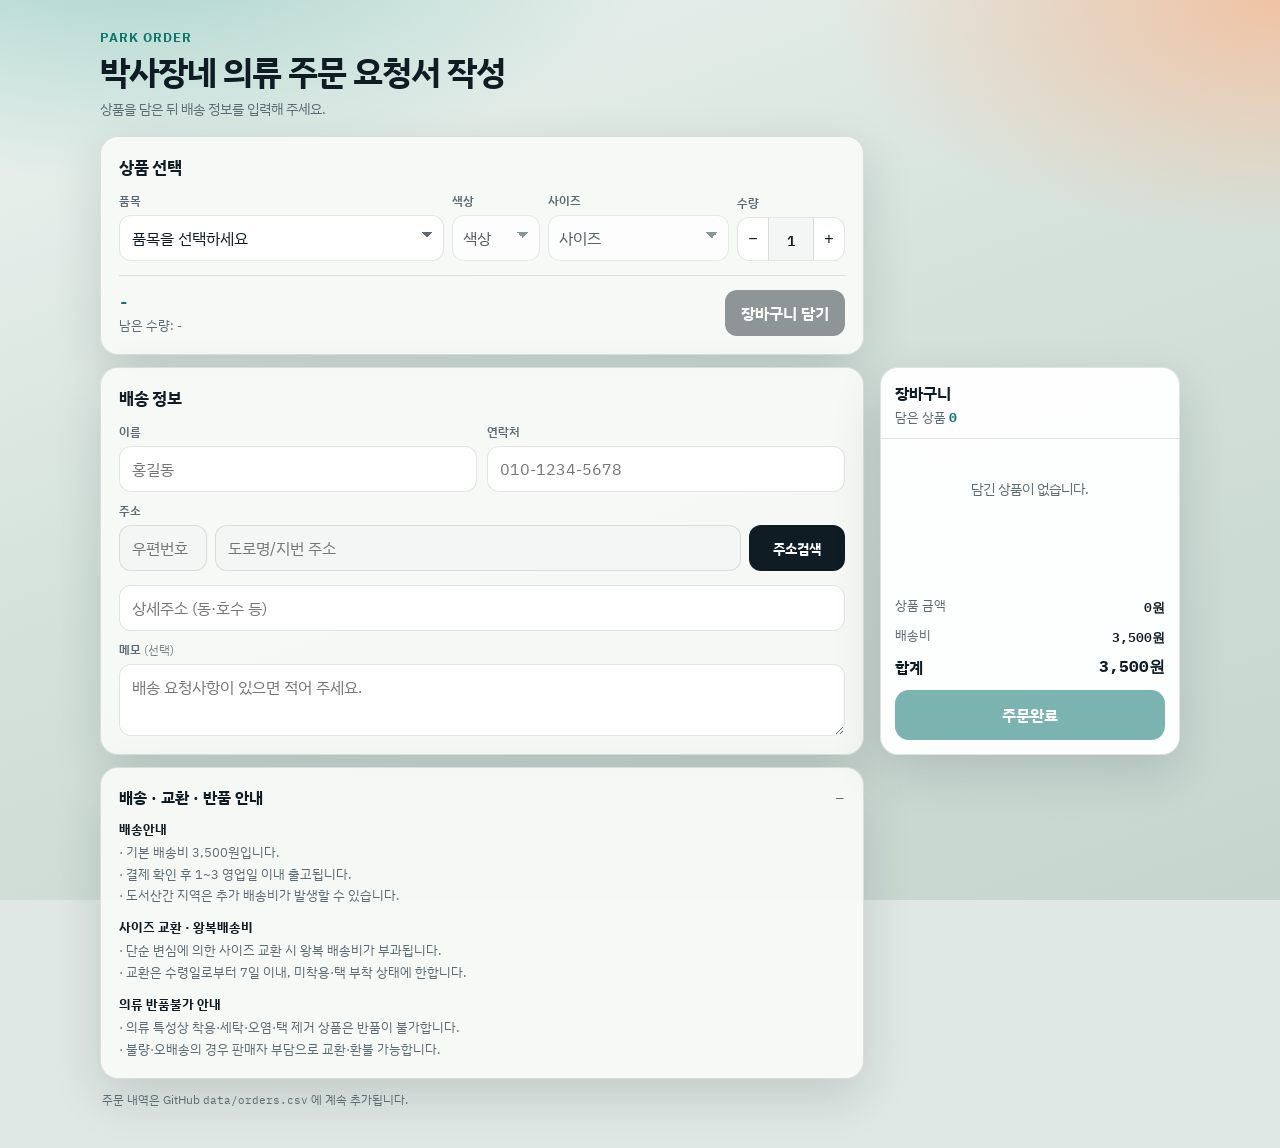
==== docs/index.html @ 9f36b4c2 "Store orders in a single appending CSV file." ====
<!DOCTYPE html>
<html lang="ko">
<head>
  <meta charset="UTF-8" />
  <meta name="viewport" content="width=device-width, initial-scale=1" />
  <meta http-equiv="Cache-Control" content="no-cache, no-store, must-revalidate" />
  <meta http-equiv="Pragma" content="no-cache" />
  <title>Park Order · 박사장네 의류 주문 요청서</title>
  <link rel="preconnect" href="https://fonts.googleapis.com" />
  <link rel="preconnect" href="https://fonts.gstatic.com" crossorigin />
  <link href="https://fonts.googleapis.com/css2?family=IBM+Plex+Sans+KR:wght@400;500;600;700&family=IBM+Plex+Mono:wght@500&display=swap" rel="stylesheet" />
  <link rel="stylesheet" href="./style.css?v=8" />
</head>
<body>
  <div class="bg"></div>
  <div class="layout" id="layout">
    <main class="shell">
      <header class="top">
        <div>
          <p class="brand">Park Order</p>
          <h1>박사장네 의류 주문 요청서 작성</h1>
          <p class="sub">상품을 담은 뒤 배송 정보를 입력해 주세요.</p>
        </div>
      </header>

      <form id="orderForm" novalidate>
        <section class="card">
          <div class="section-head compact">
            <h2>상품 선택</h2>
          </div>

          <div class="select-grid">
            <label class="field field-product">
              <span>품목</span>
              <select id="productSelect" required>
                <option value="">품목을 선택하세요</option>
              </select>
            </label>
            <label class="field field-color">
              <span>색상</span>
              <select id="colorSelect" required disabled>
                <option value="">색상</option>
              </select>
            </label>
            <label class="field field-size">
              <span>사이즈</span>
              <select id="sizeSelect" required disabled>
                <option value="">사이즈</option>
              </select>
            </label>
            <label class="field field-qty">
              <span>수량</span>
              <div class="qty">
                <button type="button" id="qtyMinus" aria-label="수량 감소">−</button>
                <input type="number" id="quantity" min="1" value="1" readonly />
                <button type="button" id="qtyPlus" aria-label="수량 증가">+</button>
              </div>
            </label>
          </div>

          <div class="pick-bar">
            <div class="pick-meta">
              <img id="previewImage" alt="" hidden />
              <div>
                <p class="pick-price" id="pickPrice">-</p>
                <p class="stock-line" id="stockLine">남은 수량: -</p>
              </div>
            </div>
            <button type="button" class="add-btn" id="addCartBtn">장바구니 담기</button>
          </div>
        </section>

        <section class="card" id="shippingCard">
          <div class="section-head compact">
            <h2>배송 정보</h2>
          </div>
          <div class="fields">
            <label class="field">
              <span>이름</span>
              <input id="name" name="name" type="text" autocomplete="name" placeholder="홍길동" required />
            </label>
            <label class="field">
              <span>연락처</span>
              <input id="phone" name="phone" type="tel" autocomplete="tel" inputmode="tel" placeholder="010-1234-5678" required />
            </label>
            <div class="field full">
              <span>주소</span>
              <div class="addr-row">
                <input id="zonecode" name="zonecode" type="text" readonly placeholder="우편번호" />
                <input id="addressBase" name="addressBase" type="text" readonly placeholder="도로명/지번 주소" required />
                <button type="button" class="addr-search-btn" id="addrSearchBtn">주소검색</button>
              </div>
              <div id="postcodeLayer" class="postcode-layer" hidden>
                <div class="postcode-layer-bar">
                  <span>주소 검색</span>
                  <button type="button" id="postcodeCloseBtn" aria-label="닫기">닫기</button>
                </div>
                <div id="postcodeEmbed"></div>
              </div>
              <input id="addressDetail" name="addressDetail" type="text" placeholder="상세주소 (동·호수 등)" autocomplete="address-line2" />
            </div>
            <label class="field full">
              <span>메모 <em>(선택)</em></span>
              <textarea id="memo" name="memo" rows="2" placeholder="배송 요청사항이 있으면 적어 주세요."></textarea>
            </label>
          </div>
        </section>

        <section class="card notices">
          <details id="noticeDetails" open>
            <summary>배송 · 교환 · 반품 안내</summary>
            <div class="notice-block">
              <h3>배송안내</h3>
              <p id="noticeShipping"></p>
              <h3>사이즈 교환 · 왕복배송비</h3>
              <p id="noticeExchange"></p>
              <h3>의류 반품불가 안내</h3>
              <p id="noticeReturn"></p>
            </div>
          </details>
        </section>

        <p class="form-error" id="formError" hidden></p>
      </form>

      <p class="foot muted">주문 내역은 GitHub <code>data/orders.csv</code> 에 계속 추가됩니다.</p>
    </main>

    <div class="cart-anchor" id="cartAnchor" aria-hidden="true"></div>
  </div>

  <aside class="cart-side" id="cartSide" aria-label="장바구니">
    <div class="cart-head">
      <div>
        <p class="cart-title">장바구니</p>
        <p class="cart-count-line">담은 상품 <strong id="cartCount">0</strong></p>
      </div>
    </div>
    <div class="cart-panel" id="cartPanel">
      <div class="cart-items" id="cartItems">
        <p class="cart-empty">담긴 상품이 없습니다.</p>
      </div>
      <dl class="summary">
        <div class="row">
          <dt>상품 금액</dt>
          <dd id="itemTotal">0원</dd>
        </div>
        <div class="row">
          <dt>배송비</dt>
          <dd id="shippingFee">3,500원</dd>
        </div>
        <div class="row total">
          <dt>합계</dt>
          <dd id="grandTotal">3,500원</dd>
        </div>
      </dl>
      <button type="submit" form="orderForm" class="submit" id="submitBtn">주문완료</button>
    </div>
  </aside>

  <div class="toast" id="toast" hidden role="status" aria-live="polite">
    <div class="toast-card">
      <p class="toast-title">주문이 정상적으로 완료 되었습니다.</p>
      <p class="toast-body" id="toastBody">판매자가 연락 드리겠습니다.</p>
      <button type="button" id="toastClose">확인</button>
    </div>
  </div>

  <script src="https://t1.daumcdn.net/mapjsapi/bundle/postcode/prod/postcode.v2.js"></script>
  <script src="./config.js?v=8"></script>
  <script src="./app.js?v=8"></script>
</body>
</html>
---- docs/style.css ----
:root {
  --ink: #0f1c24;
  --muted: #5c6b73;
  --accent: #0f766e;
  --accent-soft: #d7efe9;
  --line: rgba(15, 28, 36, 0.12);
  --panel: rgba(248, 250, 247, 0.94);
  --shadow: 0 18px 50px rgba(15, 28, 36, 0.14);
  --danger: #b42318;
  --cart-w: 300px;
  font-family: "IBM Plex Sans KR", sans-serif;
}

* { box-sizing: border-box; }

body {
  margin: 0;
  min-height: 100vh;
  color: var(--ink);
  background: #dfe8e4;
}

.bg {
  position: fixed;
  inset: 0;
  z-index: -1;
  background:
    radial-gradient(1000px 500px at 10% -10%, #9fd0c6 0%, transparent 55%),
    radial-gradient(900px 480px at 100% 0%, #f0c3a4 0%, transparent 50%),
    linear-gradient(160deg, #edf3f0 0%, #d5e2dc 45%, #c7d5cf 100%);
}

.layout {
  width: min(1080px, calc(100% - 32px));
  margin: 0 auto;
  padding: 28px 0 40px;
  display: grid;
  grid-template-columns: minmax(0, 1fr) var(--cart-w);
  gap: 16px;
  align-items: start;
  transition: grid-template-columns 0.25s ease;
}


.shell {
  min-width: 0;
}

.top {
  display: flex;
  justify-content: space-between;
  gap: 16px;
  align-items: flex-start;
  margin-bottom: 18px;
}

.top > div { min-width: 0; }

.brand {
  margin: 0 0 6px;
  font-size: 13px;
  letter-spacing: 0.08em;
  text-transform: uppercase;
  color: var(--accent);
  font-weight: 700;
}

h1 {
  margin: 0;
  font-size: clamp(26px, 4vw, 34px);
  line-height: 1.15;
  letter-spacing: -0.03em;
}

.sub {
  margin: 8px 0 0;
  color: var(--muted);
  font-size: 14px;
}

.card {
  background: var(--panel);
  border: 1px solid var(--line);
  border-radius: 18px;
  box-shadow: var(--shadow);
  padding: 18px;
  margin-bottom: 12px;
}

.section-head.compact { margin-bottom: 14px; }

.section-head h2 {
  margin: 0;
  font-size: 17px;
  letter-spacing: -0.02em;
}

.select-grid {
  display: grid;
  grid-template-columns: minmax(0, 1.8fr) 88px minmax(110px, 1fr) 108px;
  gap: 8px;
  align-items: end;
}

.fields {
  display: grid;
  grid-template-columns: repeat(2, minmax(0, 1fr));
  gap: 10px;
}

.field {
  display: grid;
  gap: 6px;
  min-width: 0;
}

.field.full { grid-column: 1 / -1; }

.field span {
  font-size: 12px;
  font-weight: 600;
  color: var(--muted);
}

.field em {
  font-style: normal;
  font-weight: 400;
  opacity: 0.8;
}

.field input,
.field select,
.field textarea {
  width: 100%;
  border: 1px solid var(--line);
  border-radius: 12px;
  padding: 11px 12px;
  font: inherit;
  background: #fff;
  color: var(--ink);
  outline: none;
}

.field-color select,
.field-size select {
  padding-left: 10px;
  padding-right: 28px;
}

.field select {
  appearance: none;
  background-image:
    linear-gradient(45deg, transparent 50%, var(--muted) 50%),
    linear-gradient(135deg, var(--muted) 50%, transparent 50%);
  background-position:
    calc(100% - 16px) calc(50% - 3px),
    calc(100% - 10px) calc(50% - 3px);
  background-size: 6px 6px, 6px 6px;
  background-repeat: no-repeat;
  padding-right: 30px;
}

.field input:focus,
.field select:focus,
.field textarea:focus {
  border-color: var(--accent);
  box-shadow: 0 0 0 3px rgba(15, 118, 110, 0.12);
}

.field textarea {
  resize: vertical;
  min-height: 72px;
}

.field > span {
  display: block;
  margin-bottom: 0;
}

.addr-row {
  display: grid;
  grid-template-columns: 88px minmax(0, 1fr) 96px;
  gap: 8px;
}

.addr-row + .postcode-layer {
  margin-top: 8px;
}

.postcode-layer + #addressDetail,
.addr-row + #addressDetail {
  margin-top: 8px;
}

.addr-search-btn {
  border: 0;
  border-radius: 12px;
  background: var(--ink);
  color: #fff;
  font: inherit;
  font-size: 14px;
  font-weight: 700;
  cursor: pointer;
  padding: 0 10px;
  white-space: nowrap;
}

@media (max-width: 640px) {
  .addr-row {
    grid-template-columns: 80px minmax(0, 1fr);
  }
  .addr-search-btn {
    grid-column: 1 / -1;
    height: 42px;
  }
}

.field input[readonly] {
  background: #f3f6f4;
  color: var(--ink);
}

.postcode-layer {
  border: 1px solid var(--line);
  border-radius: 14px;
  overflow: hidden;
  background: #fff;
}

.postcode-layer[hidden] { display: none; }

.postcode-layer-bar {
  display: flex;
  justify-content: space-between;
  align-items: center;
  padding: 10px 12px;
  border-bottom: 1px solid var(--line);
  font-size: 13px;
  font-weight: 700;
}

.postcode-layer-bar button {
  border: 1px solid var(--line);
  background: #fff;
  border-radius: 999px;
  padding: 5px 10px;
  font: inherit;
  font-size: 12px;
  font-weight: 600;
  cursor: pointer;
}

#postcodeEmbed {
  width: 100%;
  height: 360px;
}

.qty {
  display: inline-flex;
  align-items: center;
  width: 100%;
  border: 1px solid var(--line);
  border-radius: 12px;
  overflow: hidden;
  background: #fff;
}

.qty button {
  width: 30px;
  height: 42px;
  border: 0;
  background: transparent;
  font-size: 16px;
  cursor: pointer;
  color: var(--ink);
  flex: none;
}

.qty input {
  flex: 1;
  width: 28px;
  min-width: 0;
  height: 42px;
  border: 0;
  border-left: 1px solid var(--line);
  border-right: 1px solid var(--line);
  border-radius: 0;
  text-align: center;
  font-family: "IBM Plex Mono", monospace;
  font-weight: 600;
  font-size: 14px;
  padding: 0;
  box-shadow: none;
  appearance: textfield;
  -moz-appearance: textfield;
}

.qty input::-webkit-outer-spin-button,
.qty input::-webkit-inner-spin-button {
  -webkit-appearance: none;
  margin: 0;
  display: none;
}

.pick-bar {
  display: flex;
  justify-content: space-between;
  align-items: center;
  gap: 12px;
  margin-top: 14px;
  padding-top: 14px;
  border-top: 1px solid var(--line);
}

.pick-meta {
  display: flex;
  align-items: center;
  gap: 10px;
  min-width: 0;
}

.pick-meta img {
  width: 48px;
  height: 48px;
  border-radius: 10px;
  object-fit: cover;
  background: #eef3f1;
}

.pick-price {
  margin: 0;
  font-family: "IBM Plex Mono", monospace;
  font-weight: 700;
  color: var(--accent);
}

.stock-line {
  margin: 4px 0 0;
  font-size: 13px;
  color: var(--muted);
}

.stock-line.low { color: #b54708; font-weight: 600; }
.stock-line.empty { color: var(--danger); font-weight: 600; }

.add-btn {
  flex: none;
  border: 0;
  border-radius: 12px;
  padding: 12px 16px;
  background: var(--ink);
  color: #fff;
  font: inherit;
  font-weight: 700;
  cursor: pointer;
}

.add-btn:disabled {
  opacity: 0.45;
  cursor: not-allowed;
}

.notices summary {
  cursor: pointer;
  font-weight: 700;
  list-style: none;
}

.notices summary::-webkit-details-marker { display: none; }

.notices summary::after {
  content: "+";
  float: right;
  color: var(--muted);
  font-weight: 500;
}

.notices details[open] summary::after { content: "−"; }

.notice-block { margin-top: 12px; }

.notice-block h3 {
  margin: 12px 0 4px;
  font-size: 13px;
}

.notice-block h3:first-child { margin-top: 0; }

.notice-block p {
  margin: 0;
  color: var(--muted);
  font-size: 13px;
  line-height: 1.65;
  white-space: pre-line;
}

.form-error {
  margin: 0 0 12px;
  color: var(--danger);
  font-size: 14px;
  font-weight: 600;
}

.foot {
  margin: 4px 2px 0;
  font-size: 12px;
}

.muted { color: var(--muted); }

.foot code {
  font-family: "IBM Plex Mono", monospace;
  font-size: 11px;
}

.cart-anchor {
  width: 100%;
  min-height: 1px;
  pointer-events: none;
}

.cart-side {
  position: fixed;
  z-index: 30;
  width: var(--cart-w);
  background: rgba(255, 255, 255, 0.96);
  border: 1px solid var(--line);
  border-radius: 18px;
  box-shadow: var(--shadow);
  backdrop-filter: blur(10px);
  overflow: hidden;
  display: flex;
  flex-direction: column;
}

.cart-head {
  display: flex;
  justify-content: space-between;
  align-items: flex-start;
  gap: 10px;
  padding: 14px 14px 12px;
  border-bottom: 1px solid var(--line);
}

.cart-title {
  margin: 0;
  font-size: 16px;
  font-weight: 700;
}

.cart-count-line {
  margin: 4px 0 0;
  font-size: 13px;
  color: var(--muted);
}

.cart-count-line strong {
  color: var(--accent);
  font-family: "IBM Plex Mono", monospace;
}

.cart-panel {
  padding: 12px 14px 14px;
  display: flex;
  flex-direction: column;
  flex: 1;
  min-height: 0;
  overflow: hidden;
}

.cart-items {
  flex: 1;
  min-height: 0;
  overflow: auto;
  margin-bottom: 10px;
}

.cart-empty {
  margin: 0;
  padding: 28px 0;
  text-align: center;
  color: var(--muted);
  font-size: 14px;
}

.cart-row {
  display: grid;
  grid-template-columns: 44px 1fr auto;
  gap: 10px;
  align-items: center;
  padding: 8px 0;
  border-bottom: 1px solid var(--line);
}

.cart-row:last-child { border-bottom: 0; }

.cart-row img {
  width: 44px;
  height: 44px;
  border-radius: 9px;
  object-fit: cover;
  background: #eef3f1;
}

.cart-row .title {
  margin: 0;
  font-size: 13px;
  font-weight: 700;
}

.cart-row .meta {
  margin: 3px 0 0;
  font-size: 12px;
  color: var(--muted);
}

.cart-row .right { text-align: right; }

.cart-row .price {
  margin: 0;
  font-family: "IBM Plex Mono", monospace;
  font-size: 12px;
  font-weight: 600;
}

.cart-row .remove {
  margin-top: 4px;
  border: 0;
  background: transparent;
  color: var(--muted);
  font: inherit;
  font-size: 12px;
  cursor: pointer;
  text-decoration: underline;
  padding: 0;
}

.summary {
  margin: 0 0 12px;
  display: grid;
  gap: 8px;
}

.summary .row {
  display: flex;
  justify-content: space-between;
  gap: 12px;
}

.summary dt {
  margin: 0;
  color: var(--muted);
  font-size: 13px;
}

.summary dd {
  margin: 0;
  font-family: "IBM Plex Mono", monospace;
  font-weight: 600;
  font-size: 13px;
}

.summary .total dt,
.summary .total dd {
  color: var(--ink);
  font-size: 16px;
  font-weight: 700;
}

.submit {
  width: 100%;
  border: 0;
  border-radius: 14px;
  padding: 14px 18px;
  background: var(--accent);
  color: #fff;
  font: inherit;
  font-size: 16px;
  font-weight: 700;
  cursor: pointer;
}

.submit:disabled {
  opacity: 0.55;
  cursor: not-allowed;
}

.toast {
  position: fixed;
  inset: 0;
  display: grid;
  place-items: center;
  background: rgba(15, 28, 36, 0.42);
  padding: 24px;
  z-index: 50;
}

.toast[hidden] { display: none; }

.toast-card {
  width: min(420px, 100%);
  background: #fff;
  border-radius: 18px;
  box-shadow: var(--shadow);
  padding: 24px;
  text-align: center;
  animation: pop 0.28s ease;
}

@keyframes pop {
  from { opacity: 0; transform: translateY(10px) scale(0.98); }
  to { opacity: 1; transform: none; }
}

.toast-title {
  margin: 0;
  font-size: 22px;
  font-weight: 700;
}

.toast-body {
  margin: 10px 0 18px;
  color: var(--muted);
  font-size: 14px;
  line-height: 1.6;
  white-space: pre-line;
}

.toast-card button {
  border: 0;
  border-radius: 999px;
  padding: 10px 22px;
  background: var(--accent);
  color: #fff;
  font: inherit;
  font-weight: 700;
  cursor: pointer;
}

@media (max-width: 900px) {
  .layout {
    grid-template-columns: 1fr;
    --cart-w: 100%;
  }

  .cart-anchor { display: none; }

  .cart-side {
    position: static !important;
    left: auto !important;
    right: auto !important;
    bottom: auto !important;
    top: auto !important;
    width: min(1080px, calc(100% - 20px)) !important;
    max-height: none;
    margin: 0 auto 20px;
  }

  .select-grid {
    grid-template-columns: 1fr 1fr;
  }

  .field-product { grid-column: 1 / -1; }
  .field-qty { max-width: 140px; }
}

@media (max-width: 640px) {
  .layout { width: calc(100% - 20px); padding-top: 20px; }
  .top { flex-direction: column; }
  .select-grid,
  .fields { grid-template-columns: 1fr; }
  .field-product,
  .field-qty { grid-column: auto; max-width: none; }
  .pick-bar { flex-direction: column; align-items: stretch; }
  .add-btn { width: 100%; }
}
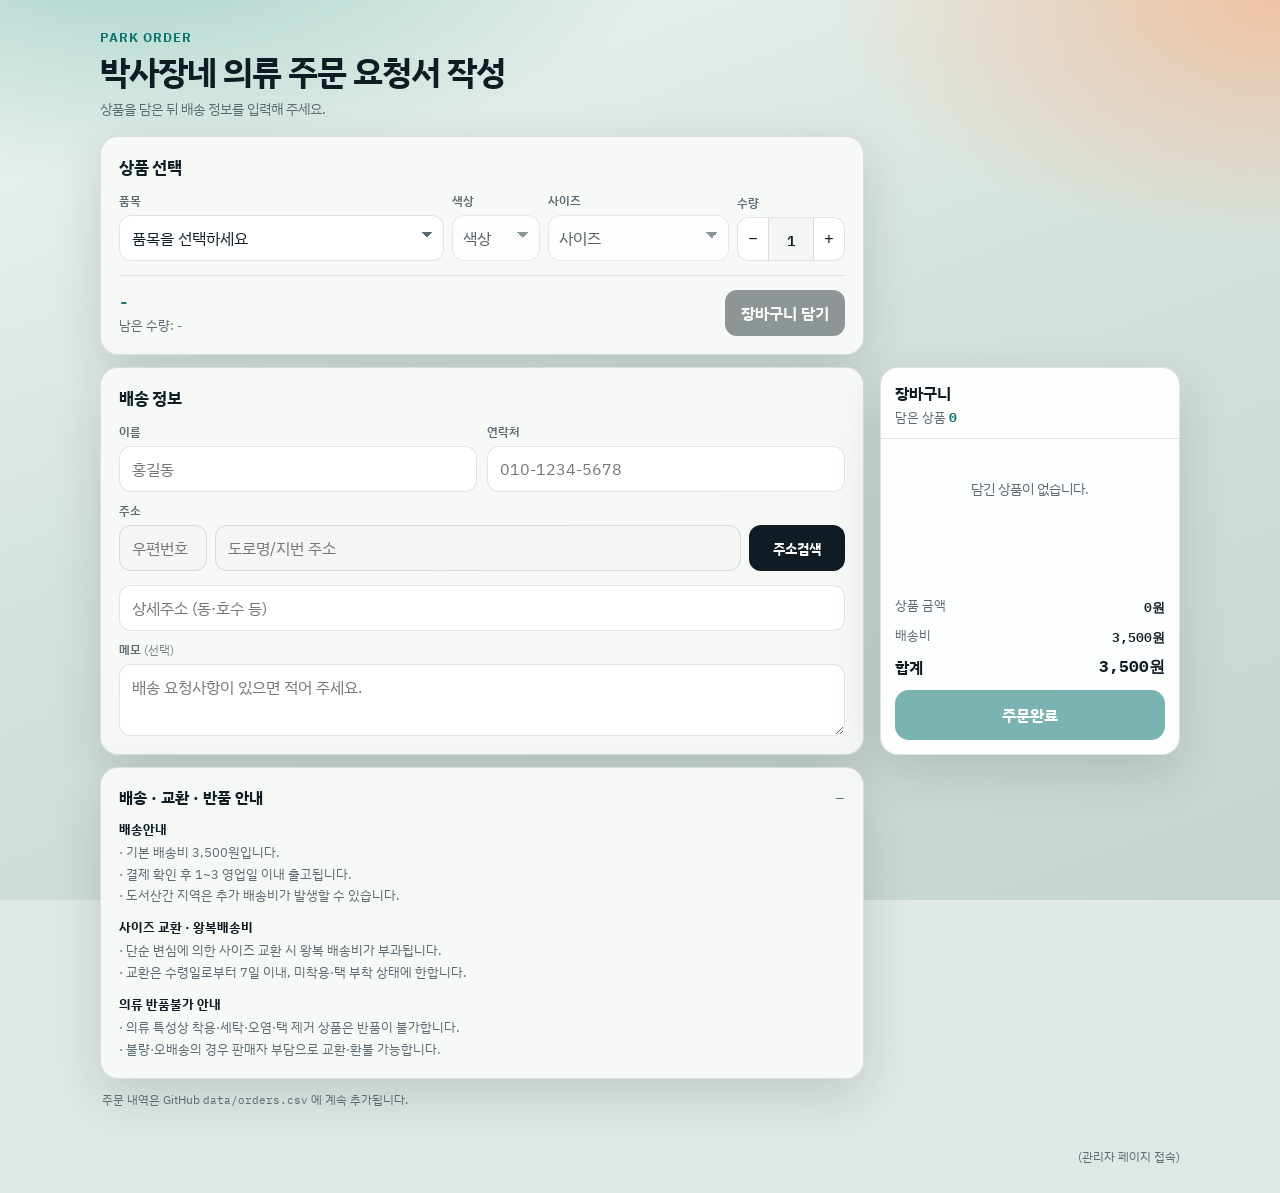
==== commit f2693632: "Add admin console for orders, products, and password. Enable local and GitHub Pages admin with per-p" ====
--- a/docs/index.html
+++ b/docs/index.html
@@ -9,7 +9,7 @@
   <link rel="preconnect" href="https://fonts.googleapis.com" />
   <link rel="preconnect" href="https://fonts.gstatic.com" crossorigin />
   <link href="https://fonts.googleapis.com/css2?family=IBM+Plex+Sans+KR:wght@400;500;600;700&family=IBM+Plex+Mono:wght@500&display=swap" rel="stylesheet" />
-  <link rel="stylesheet" href="./style.css?v=8" />
+  <link rel="stylesheet" href="./style.css?v=9" />
 </head>
 <body>
   <div class="bg"></div>
@@ -166,8 +166,12 @@
     </div>
   </div>
 
+  <footer class="site-footer">
+    <a href="./admin/">(관리자 페이지 접속)</a>
+  </footer>
+
   <script src="https://t1.daumcdn.net/mapjsapi/bundle/postcode/prod/postcode.v2.js"></script>
-  <script src="./config.js?v=8"></script>
-  <script src="./app.js?v=8"></script>
+  <script src="./config.js?v=9"></script>
+  <script src="./app.js?v=9"></script>
 </body>
 </html>
--- a/docs/style.css
+++ b/docs/style.css
@@ -664,6 +664,24 @@
   .field-qty { max-width: 140px; }
 }
 
+.site-footer {
+  width: min(1080px, calc(100% - 32px));
+  margin: 0 auto 28px;
+  display: flex;
+  justify-content: flex-end;
+}
+
+.site-footer a {
+  color: var(--muted);
+  font-size: 12px;
+  text-decoration: none;
+}
+
+.site-footer a:hover {
+  color: var(--accent);
+  text-decoration: underline;
+}
+
 @media (max-width: 640px) {
   .layout { width: calc(100% - 20px); padding-top: 20px; }
   .top { flex-direction: column; }
@@ -673,4 +691,5 @@
   .field-qty { grid-column: auto; max-width: none; }
   .pick-bar { flex-direction: column; align-items: stretch; }
   .add-btn { width: 100%; }
-}
+  .site-footer { width: calc(100% - 20px); }
+}
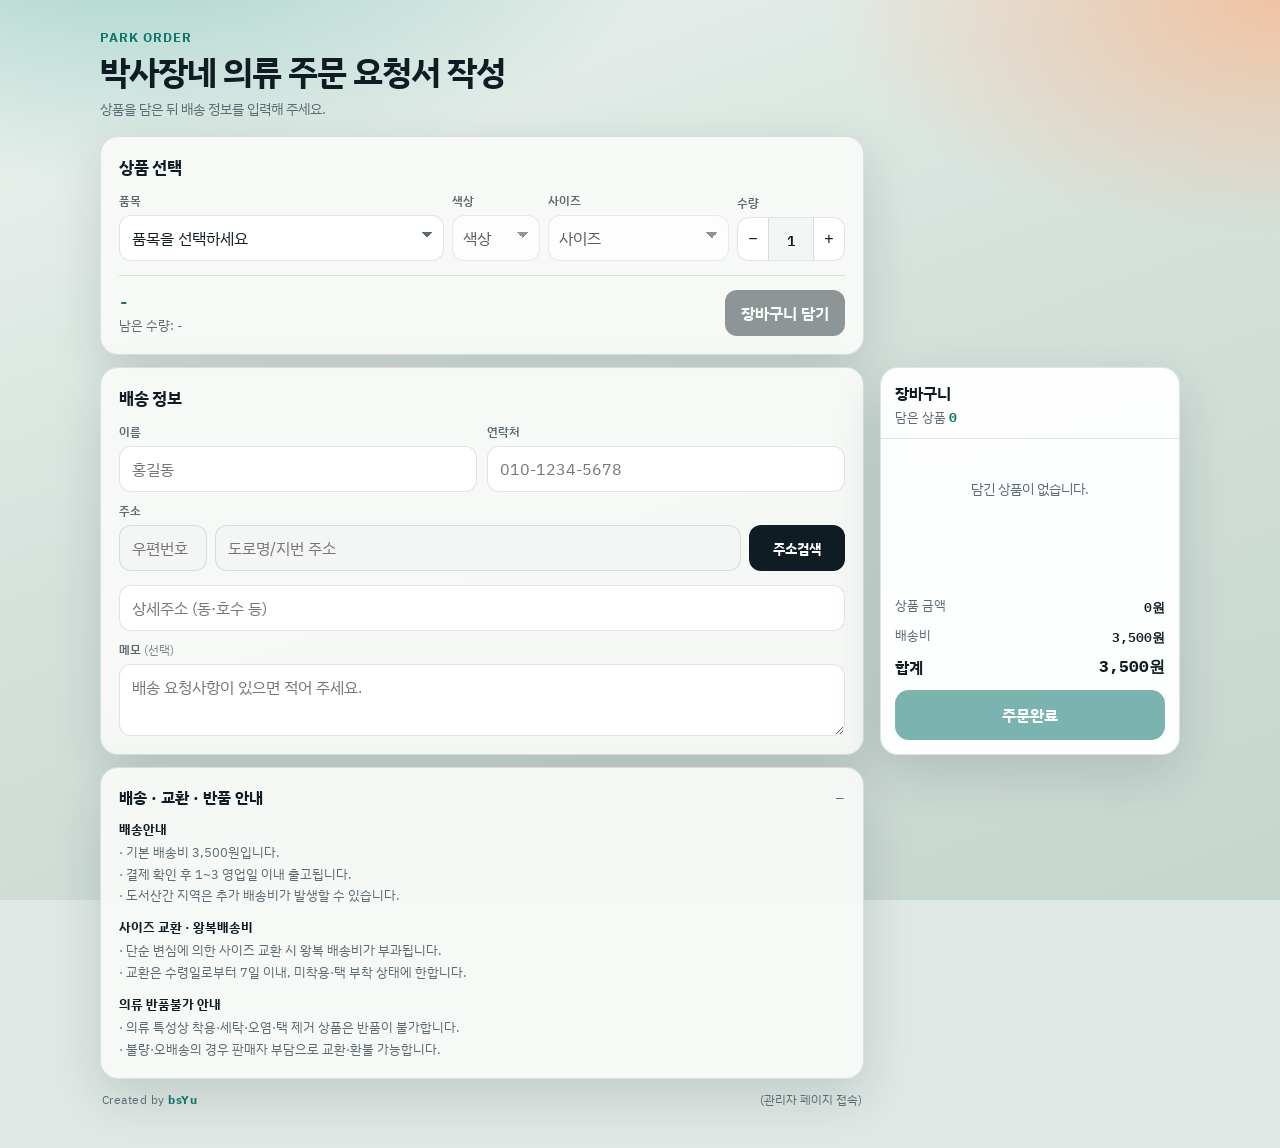
==== commit 8a452ca3: "Move admin link into footer credit row. Replace CSV notice with Created by bsYu and align the admin " ====
--- a/docs/index.html
+++ b/docs/index.html
@@ -9,7 +9,7 @@
   <link rel="preconnect" href="https://fonts.googleapis.com" />
   <link rel="preconnect" href="https://fonts.gstatic.com" crossorigin />
   <link href="https://fonts.googleapis.com/css2?family=IBM+Plex+Sans+KR:wght@400;500;600;700&family=IBM+Plex+Mono:wght@500&display=swap" rel="stylesheet" />
-  <link rel="stylesheet" href="./style.css?v=9" />
+  <link rel="stylesheet" href="./style.css?v=10" />
 </head>
 <body>
   <div class="bg"></div>
@@ -123,7 +123,10 @@
         <p class="form-error" id="formError" hidden></p>
       </form>
 
-      <p class="foot muted">주문 내역은 GitHub <code>data/orders.csv</code> 에 계속 추가됩니다.</p>
+      <p class="foot muted">
+        <span class="credit">Created by <em>bsYu</em></span>
+        <a class="admin-link" href="./admin/">(관리자 페이지 접속)</a>
+      </p>
     </main>
 
     <div class="cart-anchor" id="cartAnchor" aria-hidden="true"></div>
@@ -166,12 +169,8 @@
     </div>
   </div>
 
-  <footer class="site-footer">
-    <a href="./admin/">(관리자 페이지 접속)</a>
-  </footer>
-
   <script src="https://t1.daumcdn.net/mapjsapi/bundle/postcode/prod/postcode.v2.js"></script>
-  <script src="./config.js?v=9"></script>
-  <script src="./app.js?v=9"></script>
+  <script src="./config.js?v=10"></script>
+  <script src="./app.js?v=10"></script>
 </body>
 </html>
--- a/docs/style.css
+++ b/docs/style.css
@@ -404,13 +404,33 @@
 .foot {
   margin: 4px 2px 0;
   font-size: 12px;
+  display: flex;
+  align-items: center;
+  justify-content: space-between;
+  gap: 12px;
 }
 
 .muted { color: var(--muted); }
 
-.foot code {
-  font-family: "IBM Plex Mono", monospace;
-  font-size: 11px;
+.foot .credit {
+  letter-spacing: 0.04em;
+}
+
+.foot .credit em {
+  font-style: normal;
+  font-weight: 700;
+  color: var(--accent);
+}
+
+.foot .admin-link {
+  color: var(--muted);
+  text-decoration: none;
+  white-space: nowrap;
+}
+
+.foot .admin-link:hover {
+  color: var(--accent);
+  text-decoration: underline;
 }
 
 .cart-anchor {
@@ -664,24 +684,6 @@
   .field-qty { max-width: 140px; }
 }
 
-.site-footer {
-  width: min(1080px, calc(100% - 32px));
-  margin: 0 auto 28px;
-  display: flex;
-  justify-content: flex-end;
-}
-
-.site-footer a {
-  color: var(--muted);
-  font-size: 12px;
-  text-decoration: none;
-}
-
-.site-footer a:hover {
-  color: var(--accent);
-  text-decoration: underline;
-}
-
 @media (max-width: 640px) {
   .layout { width: calc(100% - 20px); padding-top: 20px; }
   .top { flex-direction: column; }
@@ -691,5 +693,4 @@
   .field-qty { grid-column: auto; max-width: none; }
   .pick-bar { flex-direction: column; align-items: stretch; }
   .add-btn { width: 100%; }
-  .site-footer { width: calc(100% - 20px); }
-}
+}
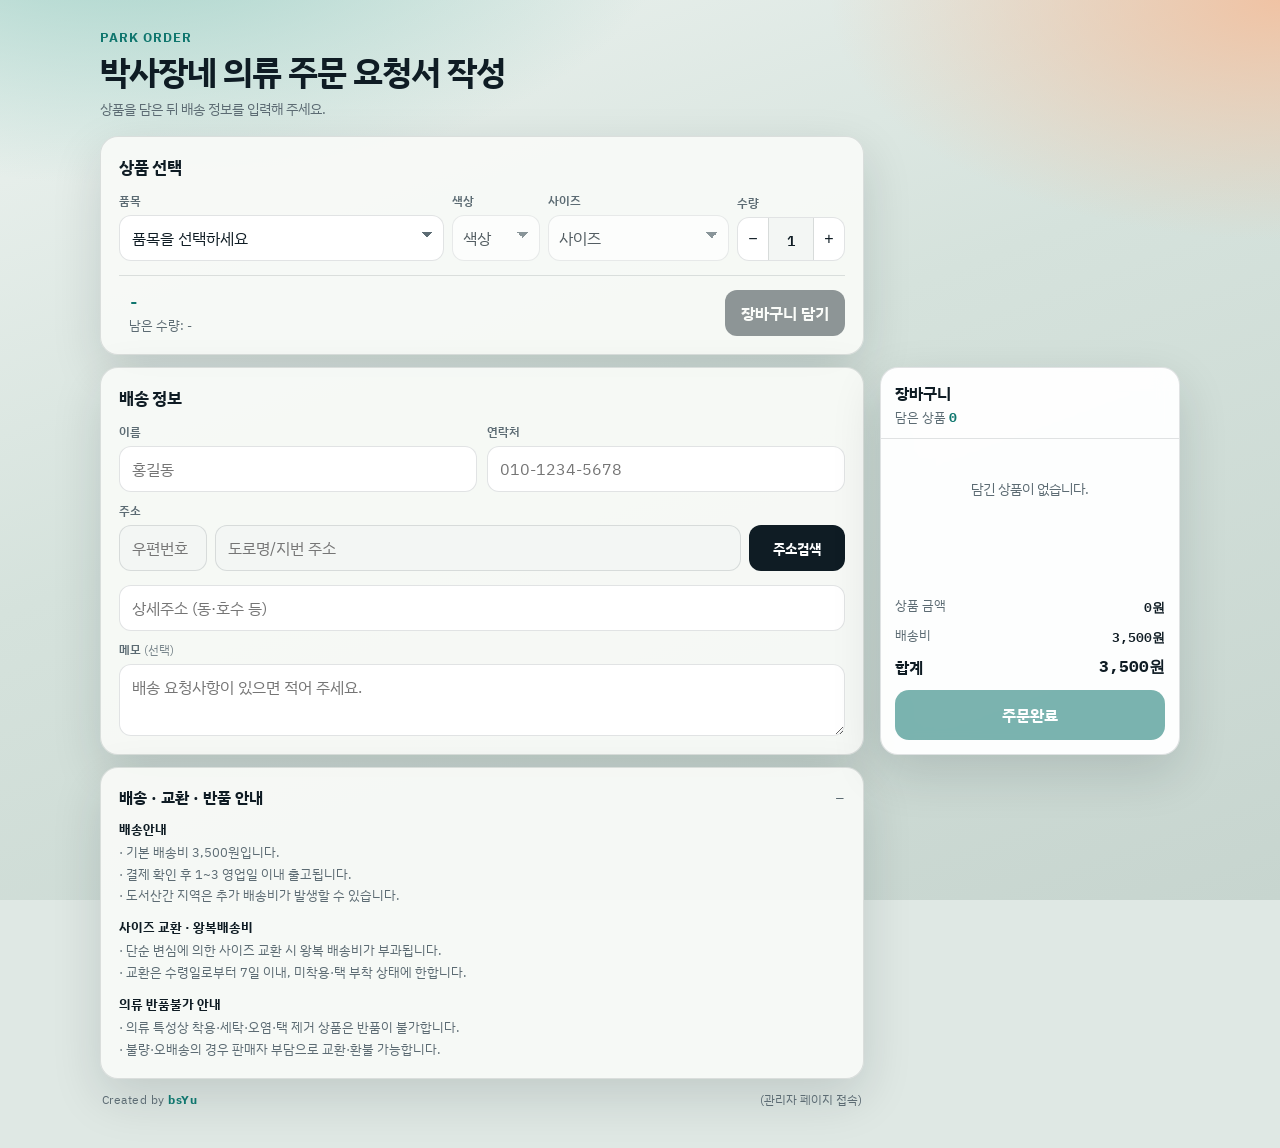
==== commit b981e90b: "Add multi-image product gallery for admin and storefront. Admins can upload several product photos, " ====
--- a/docs/index.html
+++ b/docs/index.html
@@ -9,7 +9,7 @@
   <link rel="preconnect" href="https://fonts.googleapis.com" />
   <link rel="preconnect" href="https://fonts.gstatic.com" crossorigin />
   <link href="https://fonts.googleapis.com/css2?family=IBM+Plex+Sans+KR:wght@400;500;600;700&family=IBM+Plex+Mono:wght@500&display=swap" rel="stylesheet" />
-  <link rel="stylesheet" href="./style.css?v=10" />
+  <link rel="stylesheet" href="./style.css?v=11" />
 </head>
 <body>
   <div class="bg"></div>
@@ -60,13 +60,19 @@
 
           <div class="pick-bar">
             <div class="pick-meta">
-              <img id="previewImage" alt="" hidden />
+              <div class="pick-thumb">
+                <img id="previewImage" alt="" hidden />
+                <button type="button" class="gallery-toggle" id="galleryToggle" hidden>[사진보기]</button>
+              </div>
               <div>
                 <p class="pick-price" id="pickPrice">-</p>
                 <p class="stock-line" id="stockLine">남은 수량: -</p>
               </div>
             </div>
             <button type="button" class="add-btn" id="addCartBtn">장바구니 담기</button>
+          </div>
+          <div class="product-gallery" id="productGallery" hidden>
+            <div class="gallery-track" id="galleryTrack"></div>
           </div>
         </section>
 
@@ -171,6 +177,6 @@
 
   <script src="https://t1.daumcdn.net/mapjsapi/bundle/postcode/prod/postcode.v2.js"></script>
   <script src="./config.js?v=10"></script>
-  <script src="./app.js?v=10"></script>
+  <script src="./app.js?v=11"></script>
 </body>
 </html>
--- a/docs/style.css
+++ b/docs/style.css
@@ -319,12 +319,59 @@
   min-width: 0;
 }
 
+.pick-thumb {
+  display: grid;
+  gap: 6px;
+  justify-items: center;
+}
+
 .pick-meta img {
   width: 48px;
   height: 48px;
   border-radius: 10px;
   object-fit: cover;
   background: #eef3f1;
+}
+
+.gallery-toggle {
+  border: 0;
+  background: transparent;
+  color: var(--accent);
+  font: inherit;
+  font-size: 12px;
+  font-weight: 700;
+  cursor: pointer;
+  padding: 0;
+  text-decoration: underline;
+  text-underline-offset: 2px;
+}
+
+.product-gallery {
+  margin-top: 12px;
+  border: 1px solid var(--line);
+  border-radius: 14px;
+  background: rgba(255, 255, 255, 0.55);
+  overflow: hidden;
+}
+
+.gallery-track {
+  display: flex;
+  gap: 12px;
+  padding: 12px;
+  overflow-x: auto;
+  scroll-snap-type: x mandatory;
+  -webkit-overflow-scrolling: touch;
+}
+
+.gallery-track img {
+  flex: 0 0 auto;
+  width: min(280px, 72vw);
+  height: min(280px, 72vw);
+  object-fit: cover;
+  border-radius: 12px;
+  background: #eef3f1;
+  scroll-snap-align: start;
+  box-shadow: 0 8px 24px rgba(15, 28, 36, 0.1);
 }
 
 .pick-price {
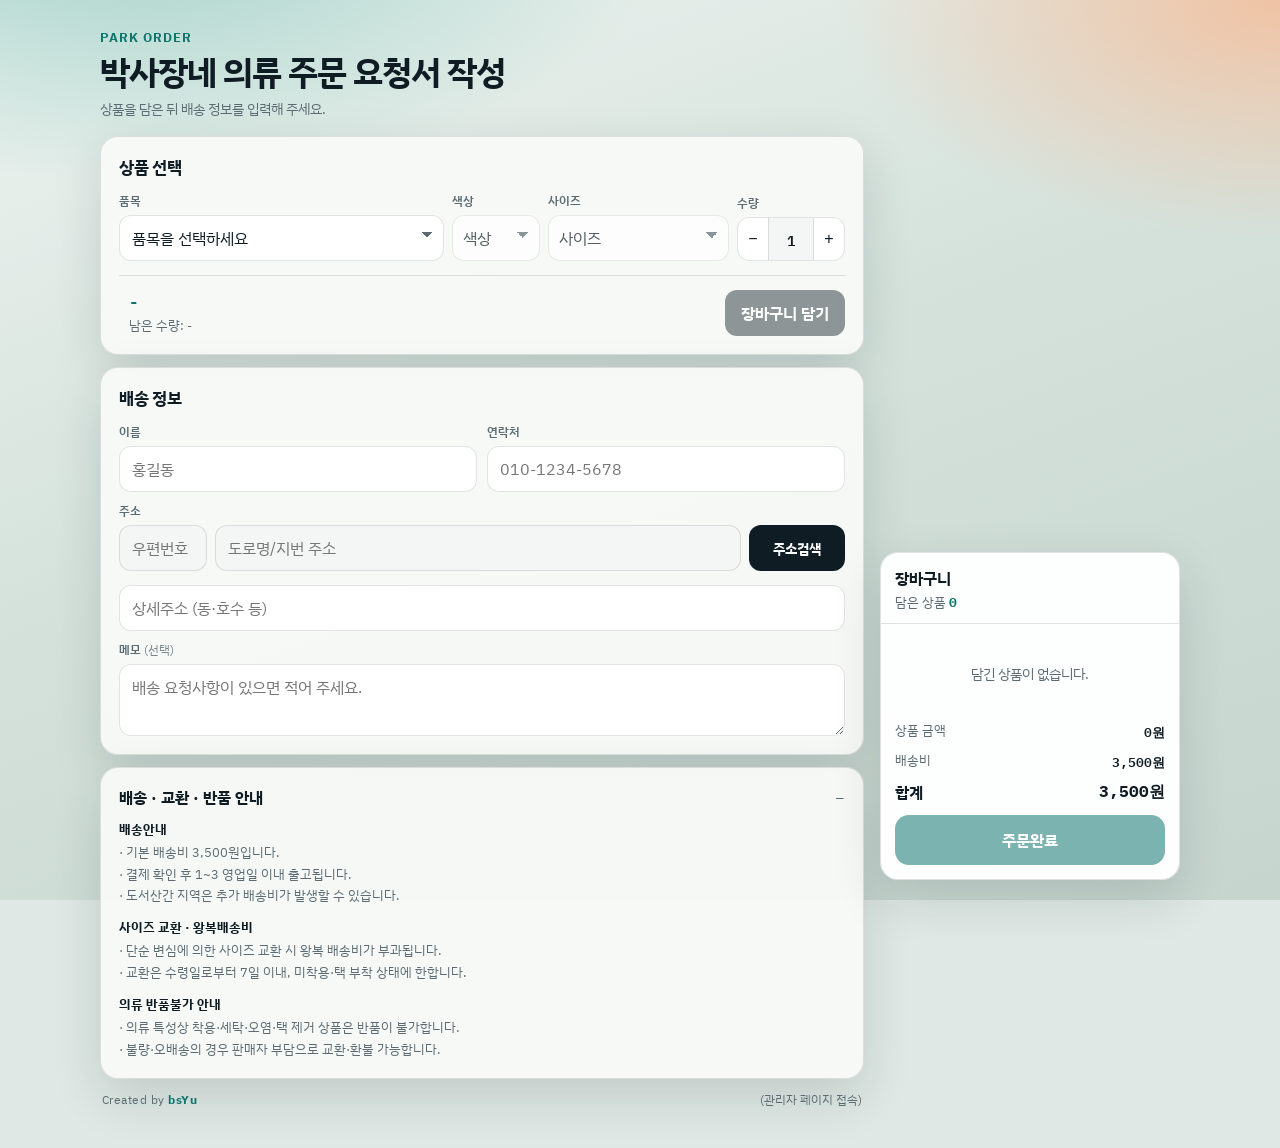
==== commit f3e255e0: "Keep the cart fixed to the bottom-right while scrolling. Stop aligning the cart to the shipping card" ====
--- a/docs/index.html
+++ b/docs/index.html
@@ -9,7 +9,7 @@
   <link rel="preconnect" href="https://fonts.googleapis.com" />
   <link rel="preconnect" href="https://fonts.gstatic.com" crossorigin />
   <link href="https://fonts.googleapis.com/css2?family=IBM+Plex+Sans+KR:wght@400;500;600;700&family=IBM+Plex+Mono:wght@500&display=swap" rel="stylesheet" />
-  <link rel="stylesheet" href="./style.css?v=11" />
+  <link rel="stylesheet" href="./style.css?v=14" />
 </head>
 <body>
   <div class="bg"></div>
@@ -62,7 +62,6 @@
             <div class="pick-meta">
               <div class="pick-thumb">
                 <img id="previewImage" alt="" hidden />
-                <button type="button" class="gallery-toggle" id="galleryToggle" hidden>[사진보기]</button>
               </div>
               <div>
                 <p class="pick-price" id="pickPrice">-</p>
@@ -167,6 +166,11 @@
     </div>
   </aside>
 
+  <div class="photo-lightbox" id="photoLightbox" hidden>
+    <button type="button" class="photo-lightbox-close" id="photoLightboxClose" aria-label="닫기">닫기</button>
+    <img id="photoLightboxImage" alt="" />
+  </div>
+
   <div class="toast" id="toast" hidden role="status" aria-live="polite">
     <div class="toast-card">
       <p class="toast-title">주문이 정상적으로 완료 되었습니다.</p>
@@ -177,6 +181,6 @@
 
   <script src="https://t1.daumcdn.net/mapjsapi/bundle/postcode/prod/postcode.v2.js"></script>
   <script src="./config.js?v=10"></script>
-  <script src="./app.js?v=11"></script>
+  <script src="./app.js?v=15"></script>
 </body>
 </html>
--- a/docs/style.css
+++ b/docs/style.css
@@ -333,19 +333,6 @@
   background: #eef3f1;
 }
 
-.gallery-toggle {
-  border: 0;
-  background: transparent;
-  color: var(--accent);
-  font: inherit;
-  font-size: 12px;
-  font-weight: 700;
-  cursor: pointer;
-  padding: 0;
-  text-decoration: underline;
-  text-underline-offset: 2px;
-}
-
 .product-gallery {
   margin-top: 12px;
   border: 1px solid var(--line);
@@ -372,6 +359,73 @@
   background: #eef3f1;
   scroll-snap-align: start;
   box-shadow: 0 8px 24px rgba(15, 28, 36, 0.1);
+  cursor: zoom-in;
+}
+
+.img-missing {
+  flex: 0 0 auto;
+  width: min(280px, 72vw);
+  height: min(280px, 72vw);
+  border-radius: 12px;
+  background: #eef3f1;
+  border: 1px dashed rgba(15, 28, 36, 0.18);
+  display: grid;
+  place-items: center;
+  color: var(--muted);
+  font-size: 14px;
+  font-weight: 700;
+  scroll-snap-align: start;
+}
+
+.img-missing.tiny {
+  width: 48px;
+  height: 48px;
+  font-size: 9px;
+  text-align: center;
+  line-height: 1.2;
+  padding: 4px;
+}
+
+.photo-lightbox {
+  position: fixed;
+  inset: 0;
+  z-index: 80;
+  display: grid;
+  place-items: center;
+  padding: 24px;
+  background: rgba(15, 28, 36, 0.78);
+  cursor: zoom-out;
+}
+
+.photo-lightbox[hidden] {
+  display: none !important;
+}
+
+.photo-lightbox img {
+  max-width: min(920px, 100%);
+  max-height: calc(100vh - 80px);
+  width: auto;
+  height: auto;
+  object-fit: contain;
+  border-radius: 14px;
+  background: #0f1c24;
+  box-shadow: 0 24px 60px rgba(0, 0, 0, 0.35);
+}
+
+.photo-lightbox-close {
+  position: absolute;
+  top: 18px;
+  right: 18px;
+  border: 0;
+  border-radius: 999px;
+  padding: 10px 16px;
+  background: #fff;
+  color: var(--ink);
+  font: inherit;
+  font-size: 13px;
+  font-weight: 700;
+  cursor: pointer;
+  box-shadow: 0 8px 24px rgba(0, 0, 0, 0.2);
 }
 
 .pick-price {
@@ -489,7 +543,10 @@
 .cart-side {
   position: fixed;
   z-index: 30;
+  right: max(16px, calc((100vw - min(1080px, calc(100% - 32px))) / 2));
+  bottom: 20px;
   width: var(--cart-w);
+  max-height: calc(100vh - 40px);
   background: rgba(255, 255, 255, 0.96);
   border: 1px solid var(--line);
   border-radius: 18px;
